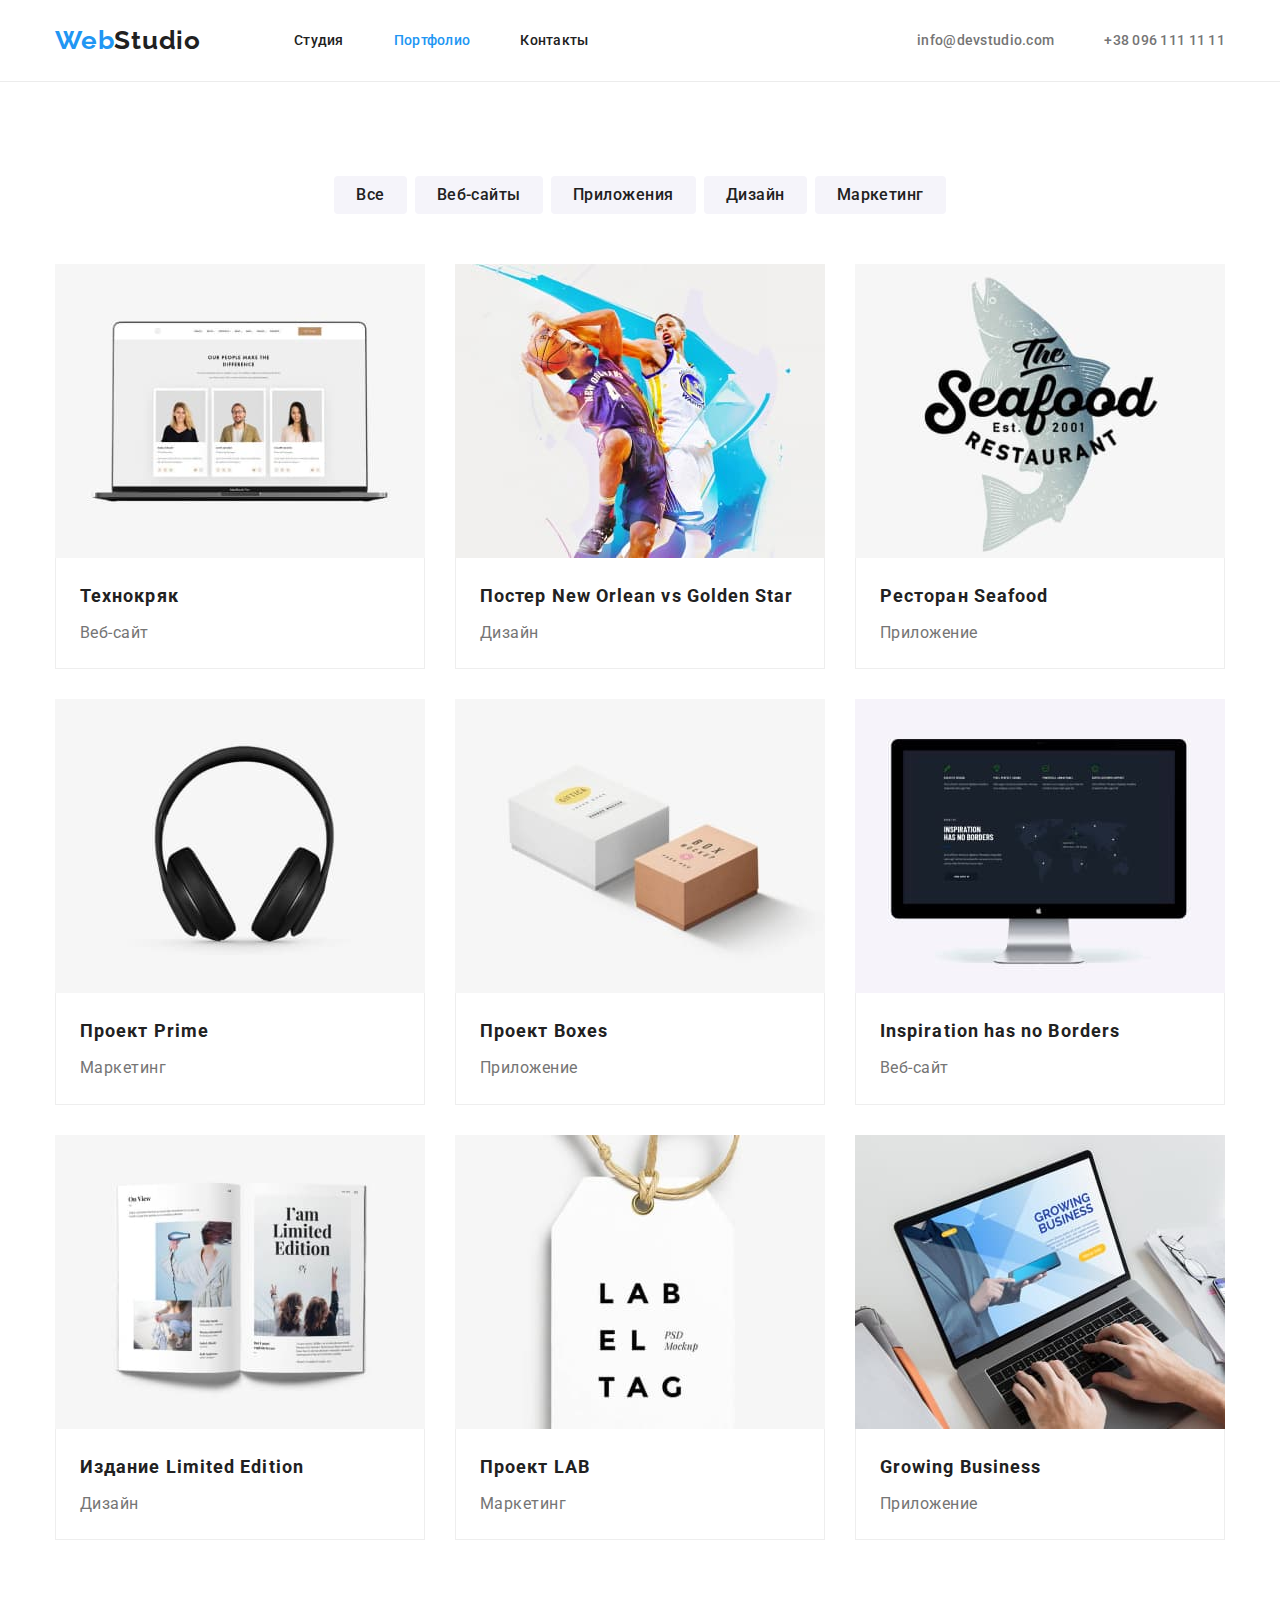
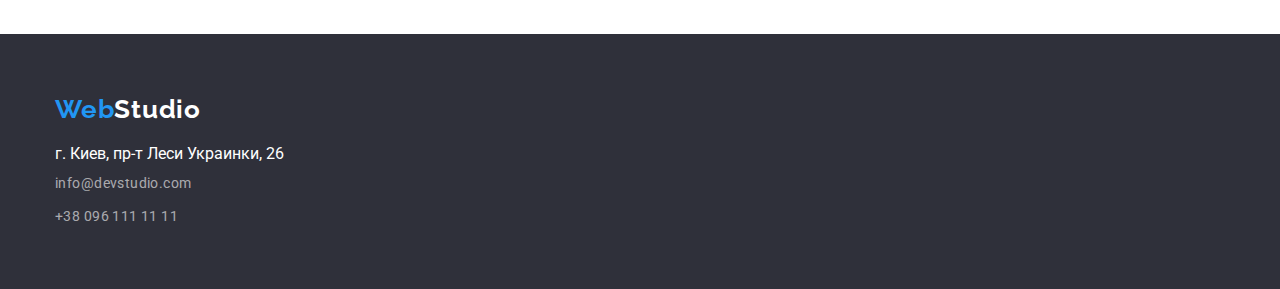
==== portfolio.html @ fdd8b95f "4 домашка" ====
<!DOCTYPE html>
<html lang="ru">
  <head>
    <meta charset="UTF-8" />
    <meta http-equiv="X-UA-Compatible" content="IE=edge" />
    <meta name="viewport" content="width=device-width, initial-scale=1.0" />
    <title>Портфолио</title>

    <link rel="preconnect" href="https://fonts.googleapis.com" />
    <link rel="preconnect" href="https://fonts.gstatic.com" crossorigin />
    <link
      href="https://fonts.googleapis.com/css2?family=Raleway:wght@700&family=Roboto:wght@400;500;700;900&display=swap"
      rel="stylesheet"
    />
    <link
      rel="stylesheet"
      href="https://cdnjs.cloudflare.com/ajax/libs/modern-normalize/1.1.0/modern-normalize.min.css"
    />
    <link rel="stylesheet" href="./css/styles.css" />
  </head>
  <body>
    <!-- header -->

    <header class="header-border">
      <div class="container container-header">
        <!-- логотип -->

        <a href="index.html" lang="en" class="logotype"
          >Web<span class="logotype-secondary">Studio</span></a
        >

        <!-- ссылки шапки -->

        <ul class="list list-header">
          <li class="list-pages"><a href="./index.html" class="link-header">Студия</a></li>
          <li class="list-pages">
            <a href="./portfolio.html" class="link-header active">Портфолио</a>
          </li>
          <li class="list-pages"><a href="" class="link-header">Контакты</a></li>
        </ul>

        <!-- контакты шапки -->

        <ul class="list header-items">
          <li class="list-pages">
            <a href="mailto:info@devstudio.com" lang="en" class="contacts-header accent"
              >info@devstudio.com</a
            >
          </li>
          <li class="list-pages">
            <a href="tel:+380961111111" class="contacts-header accent">+38 096 111 11 11</a>
          </li>
        </ul>
      </div>
    </header>

    <!-- main -->

    <main>
      <section class="section">
        <div class="container">
          <h1 class="visually-hidden">Кнопки фильтр</h1>

          <!-- кнопки -->

          <ul class="list buttons-potfolio">
            <li class="list-nav-buttons"><button type="button" class="nav-button">Все</button></li>
            <li class="list-nav-buttons">
              <button type="button" class="nav-button">Веб-сайты</button>
            </li>
            <li class="list-nav-buttons">
              <button type="button" class="nav-button">Приложения</button>
            </li>
            <li class="list-nav-buttons">
              <button type="button" class="nav-button">Дизайн</button>
            </li>
            <li class="list-nav-buttons">
              <button type="button" class="nav-button">Маркетинг</button>
            </li>
          </ul>

          <!-- картинки -->

          <ul class="list porfolio">
            <li class="image image-porfolio">
              <img src="./images/img.jpg" alt="ноутбук" width="370" height="294" />
              <div class="img-info-porfolio">
                <h2 class="image-header">Технокряк</h2>
                <p class="image-text">Веб-сайт</p>
              </div>
            </li>
            <li class="image image-porfolio">
              <img src="./images/img1.jpg" alt="игроки" width="370" height="294" />
              <div class="img-info-porfolio">
                <h2 lang="en" class="image-header">
                  Постер <span lang="en" class="image-header">New Orlean vs Golden Star</span>
                </h2>
                <p class="image-text">Дизайн</p>
              </div>
            </li>
            <li class="image image-porfolio">
              <img src="./images/img2.jpg" alt="логотип" width="370" height="294" />
              <div class="img-info-porfolio">
                <h2 class="image-header">
                  Ресторан <span lang="en" class="image-header">Seafood</span>
                </h2>
                <p class="image-text">Приложение</p>
              </div>
            </li>
            <li class="image image-porfolio">
              <img src="./images/img3.jpg" alt="наушники" width="370" height="294" />
              <div class="img-info-porfolio">
                <h2 class="image-header">Проект Prime</h2>
                <p class="image-text">Маркетинг</p>
              </div>
            </li>
            <li class="image image-porfolio">
              <img src="./images/img4.jpg" alt="коробки" width="370" height="294" />
              <div class="img-info-porfolio">
                <h2 class="image-header">
                  Проект <span lang="en" class="image-header">Boxes</span>
                </h2>
                <p class="image-text">Приложение</p>
              </div>
            </li>
            <li class="image image-porfolio">
              <img src="./images/img5.jpg" alt="монитор" width="370" height="294" />
              <div class="img-info-porfolio">
                <h2 lang="en" class="image-header">Inspiration has no Borders</h2>
                <p class="image-text">Веб-сайт</p>
              </div>
            </li>
            <li class="image image-porfolio">
              <img src="./images/img6.jpg" alt="книга" width="370" height="294" />
              <div class="img-info-porfolio">
                <h2 lang="en" class="image-header">Издание Limited Edition</h2>
                <p class="image-text">Дизайн</p>
              </div>
            </li>
            <li class="image image-porfolio">
              <img src="./images/img7.jpg" alt="эмблема" width="370" height="294" />
              <div class="img-info-porfolio">
                <h2 class="image-header">Проект <span lang="en">LAB</span></h2>
                <p class="image-text">Маркетинг</p>
              </div>
            </li>
            <li class="image image-porfolio">
              <img src="./images/img8.jpg" alt="печатает на ноутбуке" width="370" height="294" />
              <div class="img-info-porfolio">
                <h2 lang="en" class="image-header">Growing Business</h2>
                <p class="image-text">Приложение</p>
              </div>
            </li>
          </ul>
        </div>
      </section>
    </main>

    <!-- footer -->

    <footer class="footer">
      <div class="container">
        <a href="index.html" lang="en" class="logotype log-footer"
          >Web<span class="logotype-secondary footer">Studio</span></a
        >
        <address class="footer-address">
          <ul class="list">
            <li class="list-footer-info">
              <a
                href="https://goo.gl/maps/YywnYqMMY18rzYBH6"
                target="_blank"
                rel="noreferrer noopener"
                class="contacts-footer address"
                >г. Киев, пр-т Леси Украинки, 26</a
              >
            </li>
            <li class="list-footer-info">
              <a href="mailto:info@devstudio.com" lang="en" class="contacts-footer accent"
                >info@devstudio.com</a
              >
            </li>
            <li class="list-footer-info">
              <a href="tel:+380961111111" class="contacts-footer accent">+38 096 111 11 11</a>
            </li>
          </ul>
        </address>
      </div>
    </footer>
  </body>
</html>
---- css/styles.css ----
:root {
  --title-text-color: #212121;
  --primary-text-color: #757575;
  --text-color-blue: #2196f3;
  --text-color-button: #ffffff;
  --button-color: #f5f4fa;
}

h1,
h2,
h3,
h4,
h5,
h6,
p {
  margin-top: 0;
  margin-bottom: 0;
}

img {
  max-width: 100%;
  display: block;
  height: auto;
}

ul {
  margin-top: 0;
  margin-bottom: 0;
  padding-left: 0;
}

.list {
  list-style: none;
}

body {
  margin: 0;
  padding: 0;
  font-family: Roboto, sans-serif;
  background-color: var(--text-color-button);
  color: var(--title-text-color);
}

/* логтип */

.container {
  width: 1200px;
  padding: 0 15px;
  margin-left: auto;
  margin-right: auto;
}

.container.container-header {
  display: flex;
}

.container.img-container {
  margin-bottom: 94px;
}

.list.porfolio {
  display: flex;
  flex-wrap: wrap;
  gap: 30px;
}

.image-porfolio {
  flex-basis: calc((100% - 60px) / 3);
}

.header-border {
  border-bottom: 1px solid #ececec;
}

.logotype {
  color: var(--text-color-blue);
  font-family: 'Raleway';
  font-weight: 700;
  font-size: 26px;
  line-height: 1.2;
  letter-spacing: 0.03em;
  text-decoration: none;
  padding-top: 25px;
  padding-bottom: 25px;
  margin-right: 93px;
  display: block;
}

.logotype-secondary {
  color: var(--title-text-color);
}

.list-header {
  display: inline-block;
  display: flex;
  align-items: center;
}

.list-header .list-pages:not(:last-child) {
  margin-right: 50px;
}

/* ссылки шапки */

.link-header {
  color: var(--title-text-color);
  font-weight: 500;
  font-size: 14px;
  line-height: 1.1;
  letter-spacing: 0.02em;
  text-decoration: none;
  padding-top: 30px;
  padding-bottom: 30px;
}

.link-header.active {
  color: var(--text-color-blue);
}

.link-header:hover,
.link-header:focus {
  color: var(--text-color-blue);
}

/* контакты шапки */

.header-items {
  display: flex;
  align-items: center;
  margin-left: auto;
}

.header-items .list-pages:not(:last-child) {
  margin-right: 50px;
}

.contacts-header {
  color: var(--primary-text-color);
  text-decoration: none;
  font-weight: 500;
  font-size: 14px;
  line-height: 1.1;
  letter-spacing: 0.02em;
}

.contacts-header.accent:hover,
.contacts-header.accent:focus {
  color: var(--text-color-blue);
}

/* main */

.visually-hidden {
  position: absolute;
  white-space: nowrap;
  width: 1px;
  height: 1px;
  overflow: hidden;
  border: 0;
  padding: 0;
  clip: rect(0 0 0 0);
  clip-path: inset(50%);
  margin: -1px;
}

.section {
  padding: 94px 0;
}

.section-desissions {
  background-color: #2f303a;
  padding: 200px 0;
  text-align: center;
  margin-left: auto;
  margin-right: auto;
}

.section-desissions .container {
  display: flex;
  flex-direction: column;
  align-items: center;
}

.main-title {
  font-weight: 900;
  font-size: 44px;
  line-height: 1.3;
  letter-spacing: 0.06em;
  text-transform: uppercase;
  color: var(--text-color-button);
  margin-bottom: 30px;
}

.title-button {
  width: 200px;
  height: 50px;
  background-color: var(--text-color-blue);
  box-shadow: 0px 4px 4px rgba(0, 0, 0, 0.15);
  border-radius: 4px;
  border: none;
  font-family: inherit;
  font-weight: 700;
  font-size: 16px;
  line-height: 1.9;
  color: var(--text-color-button);
}

.title-button:hover,
.title-button:focus {
  background-color: #188ce8;
  cursor: pointer;
}

.differences-list {
  display: flex;
}

.differences-item {
  min-height: 101px;
  width: 1200px;
  margin: 94px auto;
  padding-left: 15px;
  padding-right: 15px;
}

.differences-block {
  min-width: 270px;
}

.differences-block:not(:last-child) {
  margin-right: 30px;
}

.differences {
  font-weight: 700;
  font-size: 14px;
  line-height: 1.1;
  letter-spacing: 0.03em;
  text-transform: uppercase;
  color: var(--title-text-color);
  margin-bottom: 10px;
}

.differences-text {
  font-size: 14px;
  line-height: 1.7;
  letter-spacing: 0.03em;
  color: var(--primary-text-color);
}

.section.works .container {
  display: flex;
  flex-direction: column;
  align-items: center;
}

.works {
  text-align: center;
  padding-top: 0;
}

.work-items {
  display: block;
}

.list-items:not(:last-child) {
  margin-right: 30px;
}

.works-img {
  display: flex;
}

.team-interests {
  font-weight: 700;
  font-size: 36px;
  line-height: 1.2;
  letter-spacing: 0.03em;
  color: var(--title-text-color);
  margin-bottom: 50px;
}

/* наша команда */

.list.team-cards {
  display: flex;
  justify-content: center;
}

.team-photo:not(:last-child) {
  margin-right: 30px;
}

.team-info {
  padding-top: 30px;
  padding-bottom: 30px;
}

/* кнопки */

.buttons-potfolio {
  display: flex;
  justify-content: center;
  margin-bottom: 50px;
}

.nav-button {
  background-color: var(--button-color);
  color: var(--title-text-color);
  cursor: pointer;
  font-weight: 500;
  font-size: 16px;
  line-height: 1.6;
  text-align: center;
  letter-spacing: 0.03em;
  border: 0;
  display: block;
  padding: 0;
  padding: 6px 22px;
  border-radius: 4px;
}

.buttons-potfolio .list-nav-buttons:not(:last-child) {
  margin-right: 8px;
}

.nav-button:hover {
  background-color: var(--text-color-blue);
  color: var(--text-color-button);
}

.nav-button:focus {
  background-color: var(--text-color-blue);
  color: var(--text-color-button);
}

.section-team .container {
  display: flex;
  flex-direction: column;
  align-items: center;
}

.section-team {
  background-color: var(--button-color);
}

.section-ourteam {
  text-align: center;
  width: 1200px;
  padding: 94px 15px;
  margin: 0 auto;
}

.team-photo {
  background: var(--text-color-button);
  box-shadow: 0px 1px 3px rgba(0, 0, 0, 0.12), 0px 1px 1px rgba(0, 0, 0, 0.14),
    0px 2px 1px rgba(0, 0, 0, 0.2);
  border-radius: 0px 0px 4px 4px;
  border: none;
}

.team-name {
  display: block;
  font-weight: 500;
  font-size: 16px;
  line-height: 1.2;
  text-align: center;
  letter-spacing: 0.03em;
  color: var(--title-text-color);
  margin-bottom: 10px;
}

.team-job {
  font-size: 16px;
  line-height: 1.2;
  text-align: center;
  letter-spacing: 0.03em;

  color: var(--primary-text-color);
}

/* картинки */

.image {
  box-sizing: border-box;
  background: var(--text-color-button);
}

.img-info-porfolio {
  padding: 20px 24px;
  border: 1px solid #eeeeee;
  border-top: none;
}

.image .image-header {
  color: var(--title-text-color);
  font-weight: 700;
  font-size: 18px;
  line-height: 2;
  letter-spacing: 0.06em;
  margin-bottom: 4px;
}

.image .image-text {
  color: var(--primary-text-color);
  font-size: 16px;
  line-height: 1.9;
  letter-spacing: 0.03em;
}

/* footer */

.log-footer {
  display: inline-block;
  padding: 0;
  margin: 0;
  margin-bottom: 20px;
}

.list .list-footer-info:not(:last-child) {
  margin-bottom: 9px;
}

.footer {
  background-color: #2f303a;
  padding: 60px 0;
}

.logotype-secondary.footer {
  color: var(--text-color-button);
}

.contacts-footer.address {
  color: var(--text-color-button);
}

.contacts-footer.accent {
  font-family: 'Roboto';
  font-size: 14px;
  line-height: 1.7;
  letter-spacing: 0.03em;
  color: rgba(255, 255, 255, 0.6);
}

.contacts-footer.accent:hover,
.contacts-footer.accent:focus {
  color: var(--text-color-blue);
}

.contacts-footer {
  text-decoration: none;
}

.footer-address {
  font-family: inherit;
  font-style: normal;
}
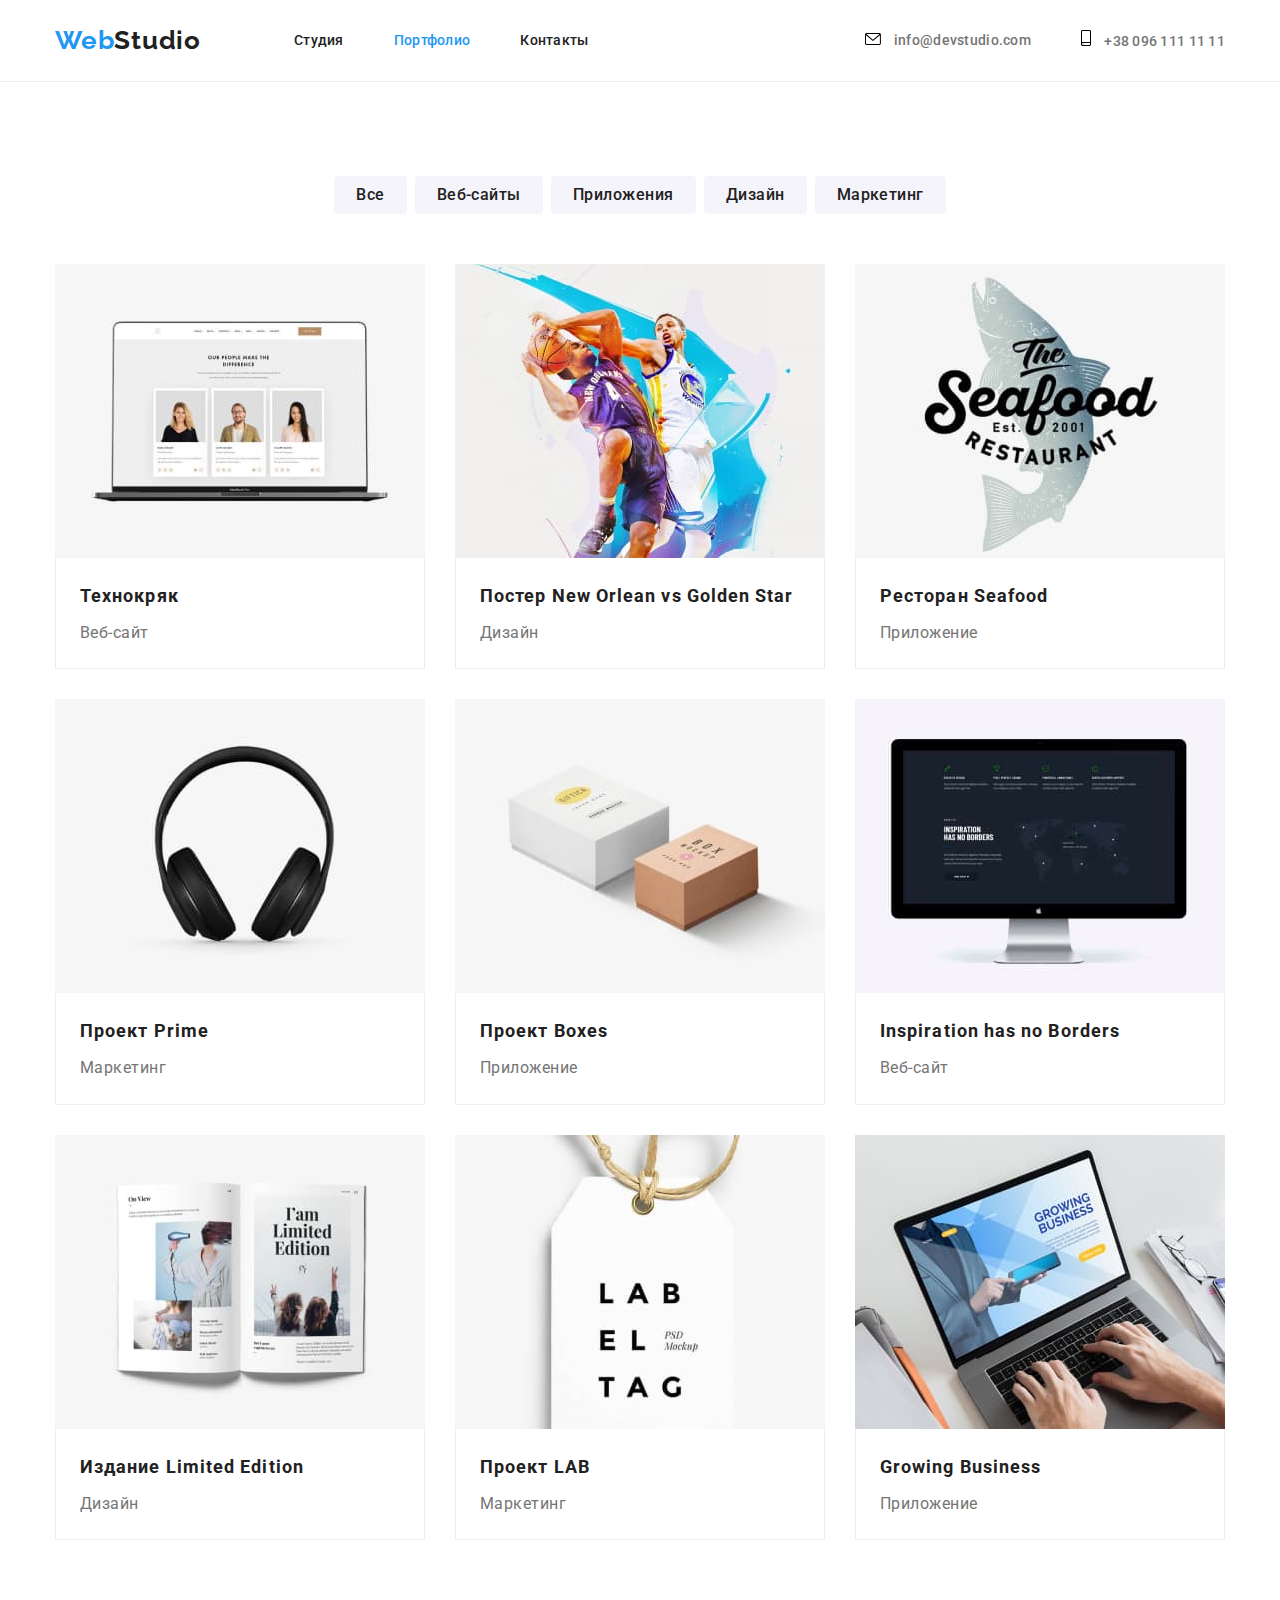
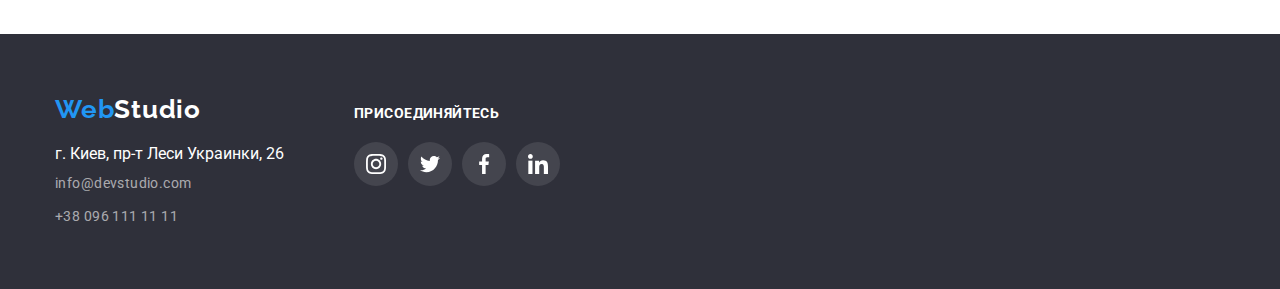
==== commit 3f6024d9: "сделал домашнее №4" ====
--- a/portfolio.html
+++ b/portfolio.html
@@ -1,190 +1,236 @@
 <!DOCTYPE html>
 <html lang="ru">
-  <head>
-    <meta charset="UTF-8" />
-    <meta http-equiv="X-UA-Compatible" content="IE=edge" />
-    <meta name="viewport" content="width=device-width, initial-scale=1.0" />
-    <title>Портфолио</title>
-
-    <link rel="preconnect" href="https://fonts.googleapis.com" />
-    <link rel="preconnect" href="https://fonts.gstatic.com" crossorigin />
-    <link
-      href="https://fonts.googleapis.com/css2?family=Raleway:wght@700&family=Roboto:wght@400;500;700;900&display=swap"
-      rel="stylesheet"
-    />
-    <link
-      rel="stylesheet"
-      href="https://cdnjs.cloudflare.com/ajax/libs/modern-normalize/1.1.0/modern-normalize.min.css"
-    />
-    <link rel="stylesheet" href="./css/styles.css" />
-  </head>
-  <body>
-    <!-- header -->
-
-    <header class="header-border">
-      <div class="container container-header">
-        <!-- логотип -->
-
-        <a href="index.html" lang="en" class="logotype"
-          >Web<span class="logotype-secondary">Studio</span></a
-        >
-
-        <!-- ссылки шапки -->
-
-        <ul class="list list-header">
-          <li class="list-pages"><a href="./index.html" class="link-header">Студия</a></li>
-          <li class="list-pages">
-            <a href="./portfolio.html" class="link-header active">Портфолио</a>
-          </li>
-          <li class="list-pages"><a href="" class="link-header">Контакты</a></li>
-        </ul>
-
-        <!-- контакты шапки -->
-
-        <ul class="list header-items">
-          <li class="list-pages">
-            <a href="mailto:info@devstudio.com" lang="en" class="contacts-header accent"
-              >info@devstudio.com</a
-            >
-          </li>
-          <li class="list-pages">
-            <a href="tel:+380961111111" class="contacts-header accent">+38 096 111 11 11</a>
-          </li>
-        </ul>
-      </div>
-    </header>
-
-    <!-- main -->
-
-    <main>
-      <section class="section">
-        <div class="container">
-          <h1 class="visually-hidden">Кнопки фильтр</h1>
-
-          <!-- кнопки -->
-
-          <ul class="list buttons-potfolio">
-            <li class="list-nav-buttons"><button type="button" class="nav-button">Все</button></li>
-            <li class="list-nav-buttons">
-              <button type="button" class="nav-button">Веб-сайты</button>
-            </li>
-            <li class="list-nav-buttons">
-              <button type="button" class="nav-button">Приложения</button>
-            </li>
-            <li class="list-nav-buttons">
-              <button type="button" class="nav-button">Дизайн</button>
-            </li>
-            <li class="list-nav-buttons">
-              <button type="button" class="nav-button">Маркетинг</button>
-            </li>
-          </ul>
-
-          <!-- картинки -->
-
-          <ul class="list porfolio">
-            <li class="image image-porfolio">
-              <img src="./images/img.jpg" alt="ноутбук" width="370" height="294" />
-              <div class="img-info-porfolio">
-                <h2 class="image-header">Технокряк</h2>
-                <p class="image-text">Веб-сайт</p>
-              </div>
-            </li>
-            <li class="image image-porfolio">
-              <img src="./images/img1.jpg" alt="игроки" width="370" height="294" />
-              <div class="img-info-porfolio">
-                <h2 lang="en" class="image-header">
-                  Постер <span lang="en" class="image-header">New Orlean vs Golden Star</span>
-                </h2>
-                <p class="image-text">Дизайн</p>
-              </div>
-            </li>
-            <li class="image image-porfolio">
-              <img src="./images/img2.jpg" alt="логотип" width="370" height="294" />
-              <div class="img-info-porfolio">
-                <h2 class="image-header">
-                  Ресторан <span lang="en" class="image-header">Seafood</span>
-                </h2>
-                <p class="image-text">Приложение</p>
-              </div>
-            </li>
-            <li class="image image-porfolio">
-              <img src="./images/img3.jpg" alt="наушники" width="370" height="294" />
-              <div class="img-info-porfolio">
-                <h2 class="image-header">Проект Prime</h2>
-                <p class="image-text">Маркетинг</p>
-              </div>
-            </li>
-            <li class="image image-porfolio">
-              <img src="./images/img4.jpg" alt="коробки" width="370" height="294" />
-              <div class="img-info-porfolio">
-                <h2 class="image-header">
-                  Проект <span lang="en" class="image-header">Boxes</span>
-                </h2>
-                <p class="image-text">Приложение</p>
-              </div>
-            </li>
-            <li class="image image-porfolio">
-              <img src="./images/img5.jpg" alt="монитор" width="370" height="294" />
-              <div class="img-info-porfolio">
-                <h2 lang="en" class="image-header">Inspiration has no Borders</h2>
-                <p class="image-text">Веб-сайт</p>
-              </div>
-            </li>
-            <li class="image image-porfolio">
-              <img src="./images/img6.jpg" alt="книга" width="370" height="294" />
-              <div class="img-info-porfolio">
-                <h2 lang="en" class="image-header">Издание Limited Edition</h2>
-                <p class="image-text">Дизайн</p>
-              </div>
-            </li>
-            <li class="image image-porfolio">
-              <img src="./images/img7.jpg" alt="эмблема" width="370" height="294" />
-              <div class="img-info-porfolio">
-                <h2 class="image-header">Проект <span lang="en">LAB</span></h2>
-                <p class="image-text">Маркетинг</p>
-              </div>
-            </li>
-            <li class="image image-porfolio">
-              <img src="./images/img8.jpg" alt="печатает на ноутбуке" width="370" height="294" />
-              <div class="img-info-porfolio">
-                <h2 lang="en" class="image-header">Growing Business</h2>
-                <p class="image-text">Приложение</p>
-              </div>
-            </li>
-          </ul>
-        </div>
-      </section>
-    </main>
-
-    <!-- footer -->
-
-    <footer class="footer">
-      <div class="container">
-        <a href="index.html" lang="en" class="logotype log-footer"
-          >Web<span class="logotype-secondary footer">Studio</span></a
-        >
-        <address class="footer-address">
-          <ul class="list">
-            <li class="list-footer-info">
-              <a
-                href="https://goo.gl/maps/YywnYqMMY18rzYBH6"
-                target="_blank"
-                rel="noreferrer noopener"
-                class="contacts-footer address"
-                >г. Киев, пр-т Леси Украинки, 26</a
-              >
-            </li>
-            <li class="list-footer-info">
-              <a href="mailto:info@devstudio.com" lang="en" class="contacts-footer accent"
-                >info@devstudio.com</a
-              >
-            </li>
-            <li class="list-footer-info">
-              <a href="tel:+380961111111" class="contacts-footer accent">+38 096 111 11 11</a>
-            </li>
-          </ul>
-        </address>
-      </div>
-    </footer>
-  </body>
+	<head>
+		<meta charset="UTF-8" />
+		<meta http-equiv="X-UA-Compatible" content="IE=edge" />
+		<meta name="viewport" content="width=device-width, initial-scale=1.0" />
+		<title>Портфолио</title>
+
+		<link rel="preconnect" href="https://fonts.googleapis.com" />
+		<link rel="preconnect" href="https://fonts.gstatic.com" crossorigin />
+		<link
+			href="https://fonts.googleapis.com/css2?family=Raleway:wght@700&family=Roboto:wght@400;500;700;900&display=swap"
+			rel="stylesheet"
+		/>
+		<link
+			rel="stylesheet"
+			href="https://cdnjs.cloudflare.com/ajax/libs/modern-normalize/1.1.0/modern-normalize.min.css"
+		/>
+		<link rel="stylesheet" href="./css/styles.css" />
+	</head>
+	<body>
+		<!-- ========================header======================== -->
+
+		<header class="header-border">
+			<div class="container container-header">
+				<!-- логотип -->
+
+				<a href="index.html" lang="en" class="logotype"
+					>Web<span class="logotype-secondary">Studio</span></a
+				>
+				<!-- ссылки шапки -->
+
+				<ul class="list list-header">
+					<li class="list-pages">
+						<a href="./index.html" class="link-header">Студия</a>
+					</li>
+					<li class="list-pages">
+						<a href="./portfolio.html" class="link-header active">Портфолио</a>
+					</li>
+					<li class="list-pages">
+						<a href="" class="link-header">Контакты</a>
+					</li>
+				</ul>
+
+				<!-- контакты шапки -->
+
+				<ul class="list header-items">
+					<li class="list-pages">
+						<a href="mailto:info@devstudio.com" lang="en" class="contacts-header accent">
+							<svg class="header-icons" width="16" height="12">
+								<use href="./images/icons.svg#icon-envelope"></use>
+							</svg>
+							info@devstudio.com
+						</a>
+					</li>
+					<li class="list-pages">
+						<a href="tel:+380961111111" class="contacts-header accent"
+							><svg class="header-icons" width="10" height="16">
+								<use href="./images/icons.svg#icon-smartphone"></use>
+							</svg>
+							+38 096 111 11 11
+						</a>
+					</li>
+				</ul>
+			</div>
+		</header>
+
+		<!-- main -->
+
+		<main>
+			<section class="section">
+				<div class="container">
+					<h1 class="visually-hidden">Кнопки фильтр</h1>
+
+					<!-- кнопки -->
+
+					<ul class="list buttons-potfolio">
+						<li class="list-nav-buttons"><button type="button" class="nav-button">Все</button></li>
+						<li class="list-nav-buttons">
+							<button type="button" class="nav-button">Веб-сайты</button>
+						</li>
+						<li class="list-nav-buttons">
+							<button type="button" class="nav-button">Приложения</button>
+						</li>
+						<li class="list-nav-buttons">
+							<button type="button" class="nav-button">Дизайн</button>
+						</li>
+						<li class="list-nav-buttons">
+							<button type="button" class="nav-button">Маркетинг</button>
+						</li>
+					</ul>
+
+					<!-- картинки -->
+
+					<ul class="list porfolio">
+						<li class="image image-porfolio">
+							<img src="./images/img.jpg" alt="ноутбук" width="370" height="294" />
+							<div class="img-info-porfolio">
+								<h2 class="image-header">Технокряк</h2>
+								<p class="image-text">Веб-сайт</p>
+							</div>
+						</li>
+						<li class="image image-porfolio">
+							<img src="./images/img1.jpg" alt="игроки" width="370" height="294" />
+							<div class="img-info-porfolio">
+								<h2 lang="en" class="image-header">
+									Постер <span lang="en" class="image-header">New Orlean vs Golden Star</span>
+								</h2>
+								<p class="image-text">Дизайн</p>
+							</div>
+						</li>
+						<li class="image image-porfolio">
+							<img src="./images/img2.jpg" alt="логотип" width="370" height="294" />
+							<div class="img-info-porfolio">
+								<h2 class="image-header">
+									Ресторан <span lang="en" class="image-header">Seafood</span>
+								</h2>
+								<p class="image-text">Приложение</p>
+							</div>
+						</li>
+						<li class="image image-porfolio">
+							<img src="./images/img3.jpg" alt="наушники" width="370" height="294" />
+							<div class="img-info-porfolio">
+								<h2 class="image-header">Проект Prime</h2>
+								<p class="image-text">Маркетинг</p>
+							</div>
+						</li>
+						<li class="image image-porfolio">
+							<img src="./images/img4.jpg" alt="коробки" width="370" height="294" />
+							<div class="img-info-porfolio">
+								<h2 class="image-header">
+									Проект <span lang="en" class="image-header">Boxes</span>
+								</h2>
+								<p class="image-text">Приложение</p>
+							</div>
+						</li>
+						<li class="image image-porfolio">
+							<img src="./images/img5.jpg" alt="монитор" width="370" height="294" />
+							<div class="img-info-porfolio">
+								<h2 lang="en" class="image-header">Inspiration has no Borders</h2>
+								<p class="image-text">Веб-сайт</p>
+							</div>
+						</li>
+						<li class="image image-porfolio">
+							<img src="./images/img6.jpg" alt="книга" width="370" height="294" />
+							<div class="img-info-porfolio">
+								<h2 lang="en" class="image-header">Издание Limited Edition</h2>
+								<p class="image-text">Дизайн</p>
+							</div>
+						</li>
+						<li class="image image-porfolio">
+							<img src="./images/img7.jpg" alt="эмблема" width="370" height="294" />
+							<div class="img-info-porfolio">
+								<h2 class="image-header">Проект <span lang="en">LAB</span></h2>
+								<p class="image-text">Маркетинг</p>
+							</div>
+						</li>
+						<li class="image image-porfolio">
+							<img src="./images/img8.jpg" alt="печатает на ноутбуке" width="370" height="294" />
+							<div class="img-info-porfolio">
+								<h2 lang="en" class="image-header">Growing Business</h2>
+								<p class="image-text">Приложение</p>
+							</div>
+						</li>
+					</ul>
+				</div>
+			</section>
+		</main>
+
+		<!-- footer -->
+
+		<footer class="footer">
+			<div class="container container-footer">
+				<div class="footer-main-contacts">
+					<a href="index.html" lang="en" class="logotype log-footer"
+						>Web<span class="logotype-secondary footer">Studio</span></a
+					>
+					<address class="footer-address">
+						<ul class="list">
+							<li class="list-footer-info">
+								<a
+									href="https://goo.gl/maps/YywnYqMMY18rzYBH6"
+									target="_blank"
+									rel="noreferrer noopener"
+									class="contacts-footer address"
+									>г. Киев, пр-т Леси Украинки, 26</a
+								>
+							</li>
+							<li class="list-footer-info">
+								<a href="mailto:info@devstudio.com" lang="en" class="contacts-footer accent"
+									>info@devstudio.com</a
+								>
+							</li>
+							<li class="list-footer-info">
+								<a href="tel:+380961111111" class="contacts-footer accent">+38 096 111 11 11</a>
+							</li>
+						</ul>
+					</address>
+				</div>
+				<div class="footer-links">
+					<h2 class="footer-links-title">присоединяйтесь</h2>
+					<ul class="list footer-links-list">
+						<li class="footer-links-item">
+							<a class="footer-links-link" href="">
+								<svg class="footer-links-icon" width="20" height="20">
+									<use href="./images/icons.svg#icon-instagram"></use>
+								</svg>
+							</a>
+						</li>
+						<li class="footer-links-item">
+							<a class="footer-links-link" href="">
+								<svg class="footer-links-icon" width="20" height="20">
+									<use href="./images/icons.svg#icon-twitter"></use>
+								</svg>
+							</a>
+						</li>
+						<li class="footer-links-item">
+							<a class="footer-links-link" href="">
+								<svg class="footer-links-icon" width="20" height="20">
+									<use href="./images/icons.svg#icon-facebook"></use>
+								</svg>
+							</a>
+						</li>
+						<li class="footer-links-item">
+							<a class="footer-links-link" href="">
+								<svg class="footer-links-icon" width="20" height="20">
+									<use href="./images/icons.svg#icon-linkedin"></use>
+								</svg>
+							</a>
+						</li>
+					</ul>
+				</div>
+			</div>
+		</footer>
+	</body>
 </html>
--- a/css/styles.css
+++ b/css/styles.css
@@ -1,9 +1,9 @@
 :root {
-  --title-text-color: #212121;
-  --primary-text-color: #757575;
-  --text-color-blue: #2196f3;
-  --text-color-button: #ffffff;
-  --button-color: #f5f4fa;
+	--title-text-color: #212121;
+	--primary-text-color: #757575;
+	--text-color-blue: #2196f3;
+	--text-color-button: #ffffff;
+	--button-color: #f5f4fa;
 }
 
 h1,
@@ -13,445 +13,610 @@
 h5,
 h6,
 p {
-  margin-top: 0;
-  margin-bottom: 0;
+	margin-top: 0;
+	margin-bottom: 0;
 }
 
 img {
-  max-width: 100%;
-  display: block;
-  height: auto;
+	max-width: 100%;
+	display: block;
+	height: auto;
 }
 
 ul {
-  margin-top: 0;
-  margin-bottom: 0;
-  padding-left: 0;
+	margin-top: 0;
+	margin-bottom: 0;
+	padding-left: 0;
 }
 
 .list {
-  list-style: none;
+	list-style: none;
 }
 
 body {
-  margin: 0;
-  padding: 0;
-  font-family: Roboto, sans-serif;
-  background-color: var(--text-color-button);
-  color: var(--title-text-color);
+	margin: 0;
+	padding: 0;
+	font-family: Roboto, sans-serif;
+	background-color: var(--text-color-button);
+	color: var(--title-text-color);
+}
+
+/* overlay */
+.overlay {
+	background-repeat: no-repeat;
+	max-width: 1600px;
+	margin-left: auto;
+	margin-right: auto;
+	background-image: linear-gradient(to right, rgba(47, 48, 58, 0.4), rgba(47, 48, 58, 0.4)),
+		url(../images/Img:overlay.jpg);
 }
 
 /* логтип */
 
 .container {
-  width: 1200px;
-  padding: 0 15px;
-  margin-left: auto;
-  margin-right: auto;
-}
-
-.container.container-header {
-  display: flex;
+	width: 1200px;
+	padding: 0 15px;
+	margin-left: auto;
+	margin-right: auto;
+}
+
+.container-header {
+	display: flex;
 }
 
 .container.img-container {
-  margin-bottom: 94px;
+	margin-bottom: 94px;
 }
 
 .list.porfolio {
-  display: flex;
-  flex-wrap: wrap;
-  gap: 30px;
+	display: flex;
+	flex-wrap: wrap;
+	gap: 30px;
 }
 
 .image-porfolio {
-  flex-basis: calc((100% - 60px) / 3);
+	flex-basis: calc((100% - 60px) / 3);
+}
+
+.image-porfolio:hover,
+.image-porfolio:focus {
+	border: 1px solid #eeeeee;
+	box-shadow: 0px 1px 1px rgba(0, 0, 0, 0.12), 0px 4px 4px rgba(0, 0, 0, 0.06),
+		1px 4px 6px rgba(0, 0, 0, 0.16);
+	cursor: pointer;
 }
 
 .header-border {
-  border-bottom: 1px solid #ececec;
+	border-bottom: 1px solid #ececec;
 }
 
 .logotype {
-  color: var(--text-color-blue);
-  font-family: 'Raleway';
-  font-weight: 700;
-  font-size: 26px;
-  line-height: 1.2;
-  letter-spacing: 0.03em;
-  text-decoration: none;
-  padding-top: 25px;
-  padding-bottom: 25px;
-  margin-right: 93px;
-  display: block;
+	color: var(--text-color-blue);
+	font-family: "Raleway";
+	font-weight: 700;
+	font-size: 26px;
+	line-height: 1.2;
+	letter-spacing: 0.03em;
+	text-decoration: none;
+	padding-top: 25px;
+	padding-bottom: 25px;
+	margin-right: 93px;
+	display: block;
 }
 
 .logotype-secondary {
-  color: var(--title-text-color);
+	color: var(--title-text-color);
 }
 
 .list-header {
-  display: inline-block;
-  display: flex;
-  align-items: center;
+	display: inline-block;
+	display: flex;
+	align-items: center;
 }
 
 .list-header .list-pages:not(:last-child) {
-  margin-right: 50px;
+	margin-right: 50px;
 }
 
 /* ссылки шапки */
 
 .link-header {
-  color: var(--title-text-color);
-  font-weight: 500;
-  font-size: 14px;
-  line-height: 1.1;
-  letter-spacing: 0.02em;
-  text-decoration: none;
-  padding-top: 30px;
-  padding-bottom: 30px;
+	color: var(--title-text-color);
+	font-weight: 500;
+	font-size: 14px;
+	line-height: 1.1;
+	letter-spacing: 0.02em;
+	text-decoration: none;
+	padding-top: 30px;
+	padding-bottom: 30px;
 }
 
 .link-header.active {
-  color: var(--text-color-blue);
+	color: var(--text-color-blue);
 }
 
 .link-header:hover,
 .link-header:focus {
-  color: var(--text-color-blue);
+	color: var(--text-color-blue);
 }
 
 /* контакты шапки */
 
 .header-items {
-  display: flex;
-  align-items: center;
-  margin-left: auto;
+	display: flex;
+	align-items: center;
+	margin-left: auto;
 }
 
 .header-items .list-pages:not(:last-child) {
-  margin-right: 50px;
+	margin-right: 50px;
 }
 
 .contacts-header {
-  color: var(--primary-text-color);
-  text-decoration: none;
-  font-weight: 500;
-  font-size: 14px;
-  line-height: 1.1;
-  letter-spacing: 0.02em;
+	color: var(--primary-text-color);
+	text-decoration: none;
+	font-weight: 500;
+	font-size: 14px;
+	line-height: 1.1;
+	letter-spacing: 0.02em;
 }
 
 .contacts-header.accent:hover,
 .contacts-header.accent:focus {
-  color: var(--text-color-blue);
+	color: var(--text-color-blue);
+}
+
+.header-icons {
+	margin-right: 10px;
+	cursor: pointer;
+}
+
+.header-icons:hover,
+.header-icons:focus {
+	fill: currentColor;
+}
+
+.contacts-header:hover,
+.contacts-header:focus {
+	fill: currentColor;
 }
 
 /* main */
 
 .visually-hidden {
-  position: absolute;
-  white-space: nowrap;
-  width: 1px;
-  height: 1px;
-  overflow: hidden;
-  border: 0;
-  padding: 0;
-  clip: rect(0 0 0 0);
-  clip-path: inset(50%);
-  margin: -1px;
+	position: absolute;
+	white-space: nowrap;
+	width: 1px;
+	height: 1px;
+	overflow: hidden;
+	border: 0;
+	padding: 0;
+	clip: rect(0 0 0 0);
+	clip-path: inset(50%);
+	margin: -1px;
 }
 
 .section {
-  padding: 94px 0;
+	padding: 94px 0;
 }
 
 .section-desissions {
-  background-color: #2f303a;
-  padding: 200px 0;
-  text-align: center;
-  margin-left: auto;
-  margin-right: auto;
+	background-color: #2f303a;
+	padding: 200px 0;
+	text-align: center;
+	margin-left: auto;
+	margin-right: auto;
 }
 
 .section-desissions .container {
-  display: flex;
-  flex-direction: column;
-  align-items: center;
+	display: flex;
+	flex-direction: column;
+	align-items: center;
 }
 
 .main-title {
-  font-weight: 900;
-  font-size: 44px;
-  line-height: 1.3;
-  letter-spacing: 0.06em;
-  text-transform: uppercase;
-  color: var(--text-color-button);
-  margin-bottom: 30px;
+	font-weight: 900;
+	font-size: 44px;
+	line-height: 1.3;
+	letter-spacing: 0.06em;
+	text-transform: uppercase;
+	color: var(--text-color-button);
+	margin-bottom: 30px;
 }
 
 .title-button {
-  width: 200px;
-  height: 50px;
-  background-color: var(--text-color-blue);
-  box-shadow: 0px 4px 4px rgba(0, 0, 0, 0.15);
-  border-radius: 4px;
-  border: none;
-  font-family: inherit;
-  font-weight: 700;
-  font-size: 16px;
-  line-height: 1.9;
-  color: var(--text-color-button);
+	width: 200px;
+	height: 50px;
+	background-color: var(--text-color-blue);
+	box-shadow: 0px 4px 4px rgba(0, 0, 0, 0.15);
+	border-radius: 4px;
+	border: none;
+	font-family: inherit;
+	font-weight: 700;
+	font-size: 16px;
+	line-height: 1.9;
+	color: var(--text-color-button);
 }
 
 .title-button:hover,
 .title-button:focus {
-  background-color: #188ce8;
-  cursor: pointer;
+	background-color: #188ce8;
+	cursor: pointer;
 }
 
 .differences-list {
-  display: flex;
+	display: flex;
 }
 
 .differences-item {
-  min-height: 101px;
-  width: 1200px;
-  margin: 94px auto;
-  padding-left: 15px;
-  padding-right: 15px;
+	min-height: 101px;
+	width: 1200px;
+	margin: 94px auto;
+	padding-left: 15px;
+	padding-right: 15px;
 }
 
 .differences-block {
-  min-width: 270px;
+	min-width: 270px;
 }
 
 .differences-block:not(:last-child) {
-  margin-right: 30px;
+	margin-right: 30px;
+}
+
+.differences-icon-block {
+	width: 270px;
+	height: 120px;
+	background-color: #f5f4fa;
+	border-radius: 4px;
+	display: flex;
+	justify-content: center;
+	align-items: center;
+	margin-bottom: 30px;
 }
 
 .differences {
-  font-weight: 700;
-  font-size: 14px;
-  line-height: 1.1;
-  letter-spacing: 0.03em;
-  text-transform: uppercase;
-  color: var(--title-text-color);
-  margin-bottom: 10px;
+	font-weight: 700;
+	font-size: 14px;
+	line-height: 1.1;
+	letter-spacing: 0.03em;
+	text-transform: uppercase;
+	color: var(--title-text-color);
+	margin-bottom: 10px;
 }
 
 .differences-text {
-  font-size: 14px;
-  line-height: 1.7;
-  letter-spacing: 0.03em;
-  color: var(--primary-text-color);
+	font-size: 14px;
+	line-height: 1.7;
+	letter-spacing: 0.03em;
+	color: var(--primary-text-color);
 }
 
 .section.works .container {
-  display: flex;
-  flex-direction: column;
-  align-items: center;
+	display: flex;
+	flex-direction: column;
+	align-items: center;
 }
 
 .works {
-  text-align: center;
-  padding-top: 0;
+	text-align: center;
+	padding-top: 0;
 }
 
 .work-items {
-  display: block;
+	display: block;
 }
 
 .list-items:not(:last-child) {
-  margin-right: 30px;
+	margin-right: 30px;
 }
 
 .works-img {
-  display: flex;
+	display: flex;
 }
 
 .team-interests {
-  font-weight: 700;
-  font-size: 36px;
-  line-height: 1.2;
-  letter-spacing: 0.03em;
-  color: var(--title-text-color);
-  margin-bottom: 50px;
+	font-weight: 700;
+	font-size: 36px;
+	line-height: 1.2;
+	letter-spacing: 0.03em;
+	color: var(--title-text-color);
+	margin-bottom: 50px;
 }
 
 /* наша команда */
 
-.list.team-cards {
-  display: flex;
-  justify-content: center;
+.team-cards {
+	display: flex;
+	justify-content: center;
 }
 
 .team-photo:not(:last-child) {
-  margin-right: 30px;
+	margin-right: 30px;
 }
 
 .team-info {
-  padding-top: 30px;
-  padding-bottom: 30px;
+	padding-top: 30px;
+	padding-bottom: 30px;
 }
 
 /* кнопки */
 
 .buttons-potfolio {
-  display: flex;
-  justify-content: center;
-  margin-bottom: 50px;
+	display: flex;
+	justify-content: center;
+	margin-bottom: 50px;
 }
 
 .nav-button {
-  background-color: var(--button-color);
-  color: var(--title-text-color);
-  cursor: pointer;
-  font-weight: 500;
-  font-size: 16px;
-  line-height: 1.6;
-  text-align: center;
-  letter-spacing: 0.03em;
-  border: 0;
-  display: block;
-  padding: 0;
-  padding: 6px 22px;
-  border-radius: 4px;
+	background-color: var(--button-color);
+	color: var(--title-text-color);
+	cursor: pointer;
+	font-weight: 500;
+	font-size: 16px;
+	line-height: 1.6;
+	text-align: center;
+	letter-spacing: 0.03em;
+	border: 0;
+	display: block;
+	padding: 0;
+	padding: 6px 22px;
+	border-radius: 4px;
+}
+
+.nav-button:hover,
+.nav-button:focus {
+	background-color: var(--text-color-blue);
+	color: var(--text-color-button);
+	box-shadow: 0px 3px 1px rgba(0, 0, 0, 0.1), 0px 1px 2px rgba(0, 0, 0, 0.08),
+		0px 2px 2px rgba(0, 0, 0, 0.12);
+	border-radius: 4px;
 }
 
 .buttons-potfolio .list-nav-buttons:not(:last-child) {
-  margin-right: 8px;
-}
-
-.nav-button:hover {
-  background-color: var(--text-color-blue);
-  color: var(--text-color-button);
-}
-
-.nav-button:focus {
-  background-color: var(--text-color-blue);
-  color: var(--text-color-button);
+	margin-right: 8px;
 }
 
 .section-team .container {
-  display: flex;
-  flex-direction: column;
-  align-items: center;
+	display: flex;
+	flex-direction: column;
+	align-items: center;
 }
 
 .section-team {
-  background-color: var(--button-color);
+	background-color: var(--button-color);
 }
 
 .section-ourteam {
-  text-align: center;
-  width: 1200px;
-  padding: 94px 15px;
-  margin: 0 auto;
+	text-align: center;
+	width: 1200px;
+	padding: 94px 15px;
+	margin: 0 auto;
 }
 
 .team-photo {
-  background: var(--text-color-button);
-  box-shadow: 0px 1px 3px rgba(0, 0, 0, 0.12), 0px 1px 1px rgba(0, 0, 0, 0.14),
-    0px 2px 1px rgba(0, 0, 0, 0.2);
-  border-radius: 0px 0px 4px 4px;
-  border: none;
+	background: var(--text-color-button);
+	box-shadow: 0px 1px 3px rgba(0, 0, 0, 0.12), 0px 1px 1px rgba(0, 0, 0, 0.14),
+		0px 2px 1px rgba(0, 0, 0, 0.2);
+	border-radius: 0px 0px 4px 4px;
+	border: none;
 }
 
 .team-name {
-  display: block;
-  font-weight: 500;
-  font-size: 16px;
-  line-height: 1.2;
-  text-align: center;
-  letter-spacing: 0.03em;
-  color: var(--title-text-color);
-  margin-bottom: 10px;
+	display: block;
+	font-weight: 500;
+	font-size: 16px;
+	line-height: 1.2;
+	text-align: center;
+	letter-spacing: 0.03em;
+	color: var(--title-text-color);
+	margin-bottom: 10px;
 }
 
 .team-job {
-  font-size: 16px;
-  line-height: 1.2;
-  text-align: center;
-  letter-spacing: 0.03em;
-
-  color: var(--primary-text-color);
+	font-size: 16px;
+	line-height: 1.2;
+	text-align: center;
+	letter-spacing: 0.03em;
+	color: var(--primary-text-color);
+	margin-bottom: 16px;
+}
+
+.team-social-list {
+	display: flex;
+	justify-content: center;
+	gap: 10px;
+}
+
+.team-social-link {
+	display: flex;
+	justify-content: center;
+	align-items: center;
+	width: 44px;
+	height: 44px;
+	border-radius: 50%;
+	background-color: var(--text-color-button);
+}
+
+.team-social-icon {
+	fill: #afb1b8;
+}
+
+.team-social-link:hover,
+.team-social-link:focus {
+	background-color: var(--text-color-blue);
+}
+
+.team-social-link:hover .team-social-icon,
+.team-social-link:focus .team-social-icon {
+	fill: var(--text-color-button);
 }
 
 /* картинки */
 
 .image {
-  box-sizing: border-box;
-  background: var(--text-color-button);
+	box-sizing: border-box;
+	background: var(--text-color-button);
 }
 
 .img-info-porfolio {
-  padding: 20px 24px;
-  border: 1px solid #eeeeee;
-  border-top: none;
+	padding: 20px 24px;
+	border: 1px solid #eeeeee;
+	border-top: none;
 }
 
 .image .image-header {
-  color: var(--title-text-color);
-  font-weight: 700;
-  font-size: 18px;
-  line-height: 2;
-  letter-spacing: 0.06em;
-  margin-bottom: 4px;
+	color: var(--title-text-color);
+	font-weight: 700;
+	font-size: 18px;
+	line-height: 2;
+	letter-spacing: 0.06em;
+	margin-bottom: 4px;
 }
 
 .image .image-text {
-  color: var(--primary-text-color);
-  font-size: 16px;
-  line-height: 1.9;
-  letter-spacing: 0.03em;
+	color: var(--primary-text-color);
+	font-size: 16px;
+	line-height: 1.9;
+	letter-spacing: 0.03em;
+}
+
+/* клиенты */
+
+.clients-title {
+	font-weight: 700;
+	font-size: 36px;
+	line-height: 1.16;
+	text-align: center;
+	letter-spacing: 0.03em;
+	color: #212121;
+	margin-bottom: 50px;
+}
+
+.clients-logo-list {
+	display: flex;
+	justify-content: center;
+	gap: 30px;
+}
+
+.clients-logo-item {
+}
+
+.clients-logo-link {
+	display: flex;
+	justify-content: center;
+	align-items: center;
+	width: 170px;
+	height: 92px;
+	border: solid 1px #afb1b8;
+	border-radius: 4px;
+}
+
+.clients-logo-link {
+	fill: #afb1b8;
+}
+
+.clients-logo-link:hover,
+.clients-logo-link:focus {
+	fill: var(--text-color-blue);
+	border: solid 1px var(--text-color-blue);
 }
 
 /* footer */
 
+.container-footer {
+	display: flex;
+	align-items: baseline;
+}
+
+.footer-main-contacts {
+	margin-right: 70px;
+}
+
 .log-footer {
-  display: inline-block;
-  padding: 0;
-  margin: 0;
-  margin-bottom: 20px;
+	display: inline-block;
+	padding: 0;
+	margin: 0;
+	margin-bottom: 20px;
 }
 
 .list .list-footer-info:not(:last-child) {
-  margin-bottom: 9px;
+	margin-bottom: 9px;
 }
 
 .footer {
-  background-color: #2f303a;
-  padding: 60px 0;
+	background-color: #2f303a;
+	padding: 60px 0;
 }
 
 .logotype-secondary.footer {
-  color: var(--text-color-button);
+	color: var(--text-color-button);
 }
 
 .contacts-footer.address {
-  color: var(--text-color-button);
+	color: var(--text-color-button);
 }
 
 .contacts-footer.accent {
-  font-family: 'Roboto';
-  font-size: 14px;
-  line-height: 1.7;
-  letter-spacing: 0.03em;
-  color: rgba(255, 255, 255, 0.6);
+	font-family: "Roboto";
+	font-size: 14px;
+	line-height: 1.7;
+	letter-spacing: 0.03em;
+	color: rgba(255, 255, 255, 0.6);
 }
 
 .contacts-footer.accent:hover,
 .contacts-footer.accent:focus {
-  color: var(--text-color-blue);
+	color: var(--text-color-blue);
 }
 
 .contacts-footer {
-  text-decoration: none;
+	text-decoration: none;
 }
 
 .footer-address {
-  font-family: inherit;
-  font-style: normal;
-}
+	font-family: inherit;
+	font-style: normal;
+}
+
+.footer-links {
+}
+
+.footer-links-title {
+	font-weight: 700;
+	font-size: 14px;
+	line-height: 1.14;
+	letter-spacing: 0.03em;
+	text-transform: uppercase;
+	display: inline-block;
+	color: var(--text-color-button);
+	margin-bottom: 20px;
+}
+
+.footer-links-list {
+	display: flex;
+	justify-content: flex-start;
+	gap: 10px;
+}
+
+.footer-links-item {
+}
+
+.footer-links-link {
+	display: flex;
+	justify-content: center;
+	align-items: center;
+	width: 44px;
+	height: 44px;
+	border-radius: 50%;
+	background: rgba(255, 255, 255, 0.1);
+}
+
+.footer-links-icon {
+	fill: var(--text-color-button);
+}
+
+.footer-links-link:hover,
+.footer-links-link:focus {
+	background-color: var(--text-color-blue);
+}
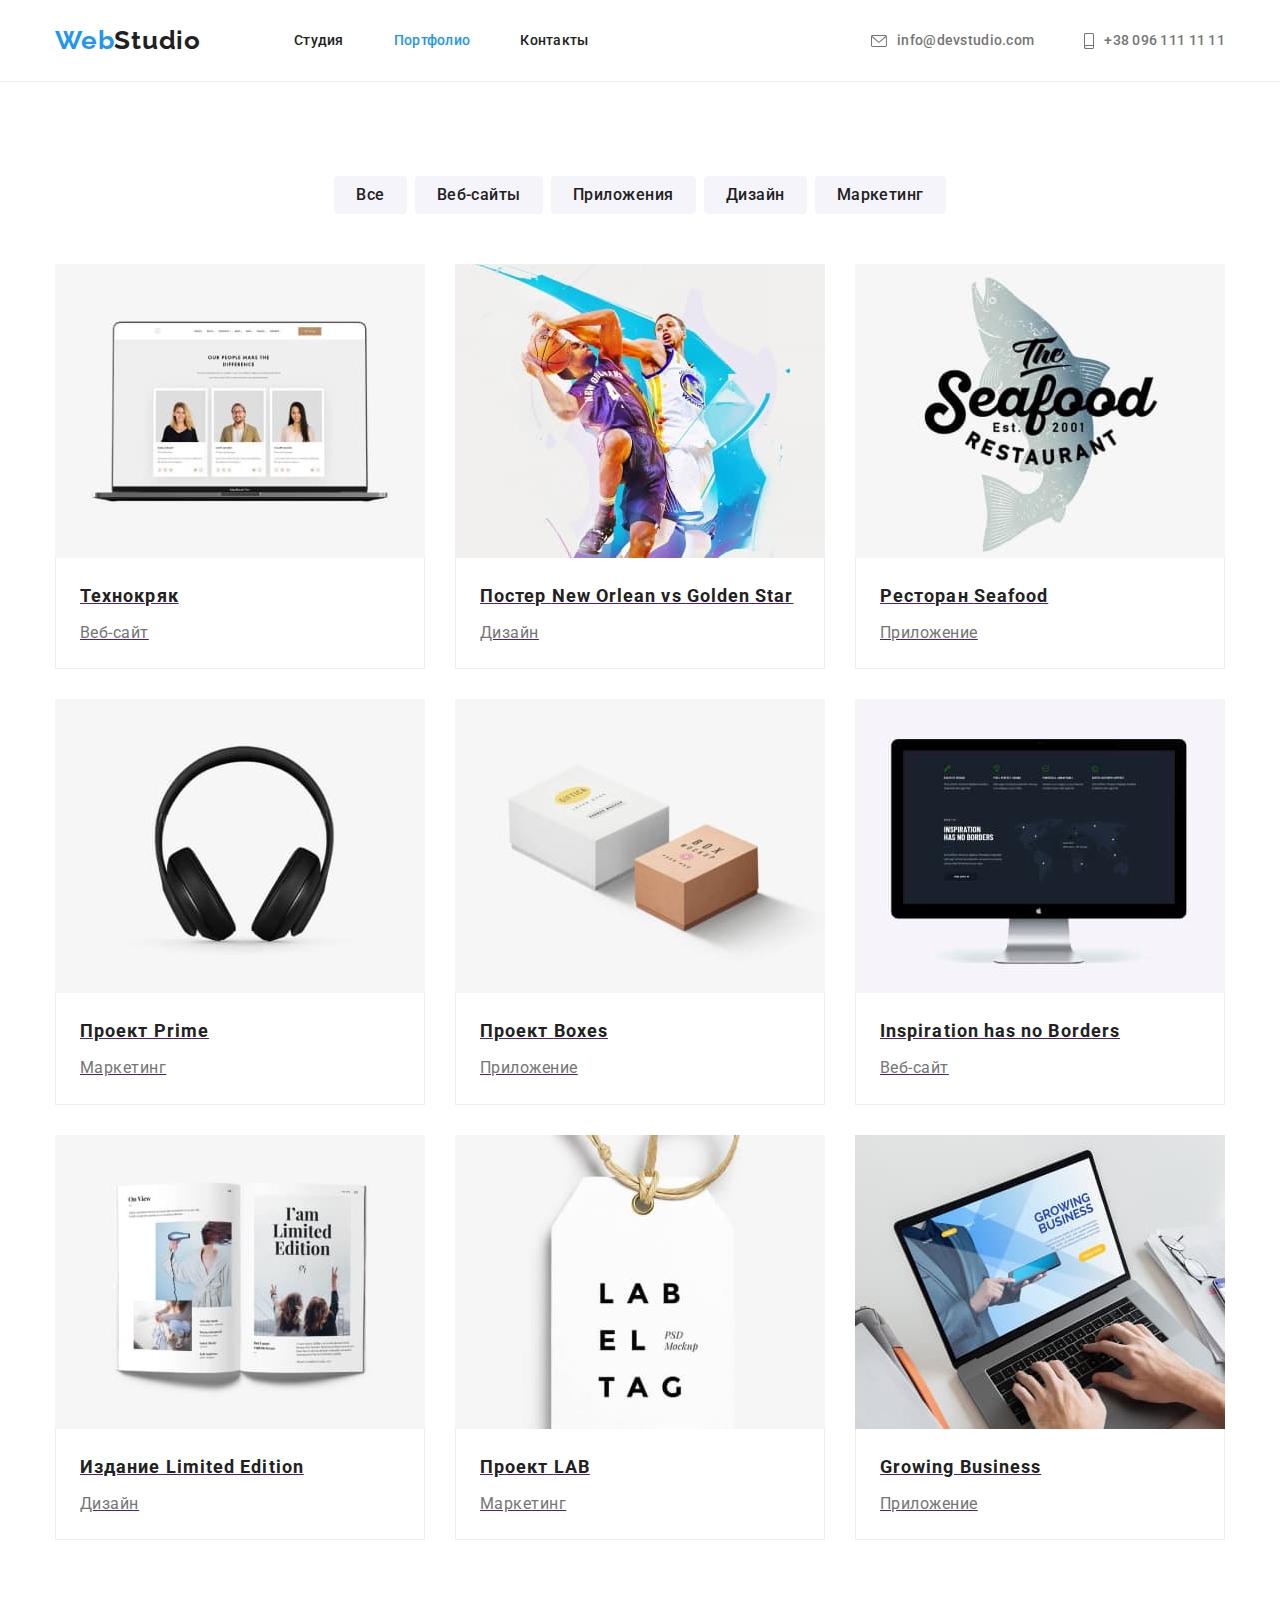
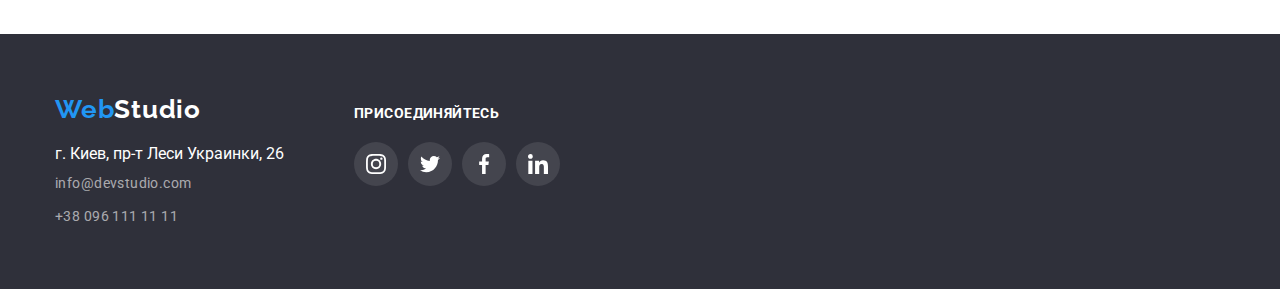
==== commit 8fa810f7: "исправил дз4" ====
--- a/portfolio.html
+++ b/portfolio.html
@@ -94,73 +94,91 @@
 
 					<ul class="list porfolio">
 						<li class="image image-porfolio">
-							<img src="./images/img.jpg" alt="ноутбук" width="370" height="294" />
-							<div class="img-info-porfolio">
-								<h2 class="image-header">Технокряк</h2>
-								<p class="image-text">Веб-сайт</p>
-							</div>
-						</li>
-						<li class="image image-porfolio">
-							<img src="./images/img1.jpg" alt="игроки" width="370" height="294" />
-							<div class="img-info-porfolio">
-								<h2 lang="en" class="image-header">
-									Постер <span lang="en" class="image-header">New Orlean vs Golden Star</span>
-								</h2>
-								<p class="image-text">Дизайн</p>
-							</div>
-						</li>
-						<li class="image image-porfolio">
-							<img src="./images/img2.jpg" alt="логотип" width="370" height="294" />
-							<div class="img-info-porfolio">
-								<h2 class="image-header">
-									Ресторан <span lang="en" class="image-header">Seafood</span>
-								</h2>
-								<p class="image-text">Приложение</p>
-							</div>
-						</li>
-						<li class="image image-porfolio">
-							<img src="./images/img3.jpg" alt="наушники" width="370" height="294" />
-							<div class="img-info-porfolio">
-								<h2 class="image-header">Проект Prime</h2>
-								<p class="image-text">Маркетинг</p>
-							</div>
-						</li>
-						<li class="image image-porfolio">
-							<img src="./images/img4.jpg" alt="коробки" width="370" height="294" />
-							<div class="img-info-porfolio">
-								<h2 class="image-header">
-									Проект <span lang="en" class="image-header">Boxes</span>
-								</h2>
-								<p class="image-text">Приложение</p>
-							</div>
-						</li>
-						<li class="image image-porfolio">
-							<img src="./images/img5.jpg" alt="монитор" width="370" height="294" />
-							<div class="img-info-porfolio">
-								<h2 lang="en" class="image-header">Inspiration has no Borders</h2>
-								<p class="image-text">Веб-сайт</p>
-							</div>
-						</li>
-						<li class="image image-porfolio">
-							<img src="./images/img6.jpg" alt="книга" width="370" height="294" />
-							<div class="img-info-porfolio">
-								<h2 lang="en" class="image-header">Издание Limited Edition</h2>
-								<p class="image-text">Дизайн</p>
-							</div>
-						</li>
-						<li class="image image-porfolio">
-							<img src="./images/img7.jpg" alt="эмблема" width="370" height="294" />
-							<div class="img-info-porfolio">
-								<h2 class="image-header">Проект <span lang="en">LAB</span></h2>
-								<p class="image-text">Маркетинг</p>
-							</div>
-						</li>
-						<li class="image image-porfolio">
-							<img src="./images/img8.jpg" alt="печатает на ноутбуке" width="370" height="294" />
-							<div class="img-info-porfolio">
-								<h2 lang="en" class="image-header">Growing Business</h2>
-								<p class="image-text">Приложение</p>
-							</div>
+							<a href="" class="image-porfolio-link">
+								<img src="./images/img.jpg" alt="ноутбук" width="370" height="294" />
+								<div class="img-info-porfolio">
+									<h2 class="image-header">Технокряк</h2>
+									<p class="image-text">Веб-сайт</p>
+								</div>
+							</a>
+						</li>
+						<li class="image image-porfolio">
+							<a href="" class="image-porfolio-link">
+								<img src="./images/img1.jpg" alt="игроки" width="370" height="294" />
+								<div class="img-info-porfolio">
+									<h2 lang="en" class="image-header">
+										Постер <span lang="en" class="image-header">New Orlean vs Golden Star</span>
+									</h2>
+									<p class="image-text">Дизайн</p>
+								</div>
+							</a>
+						</li>
+						<li class="image image-porfolio">
+							<a href="" class="image-porfolio-link">
+								<img src="./images/img2.jpg" alt="логотип" width="370" height="294" />
+								<div class="img-info-porfolio">
+									<h2 class="image-header">
+										Ресторан <span lang="en" class="image-header">Seafood</span>
+									</h2>
+									<p class="image-text">Приложение</p>
+								</div>
+							</a>
+						</li>
+						<li class="image image-porfolio">
+							<a href="" class="image-porfolio-link">
+								<img src="./images/img3.jpg" alt="наушники" width="370" height="294" />
+								<div class="img-info-porfolio">
+									<h2 class="image-header">Проект Prime</h2>
+									<p class="image-text">Маркетинг</p>
+								</div>
+							</a>
+						</li>
+						<li class="image image-porfolio">
+							<a href="" class="image-porfolio-link">
+								<img src="./images/img4.jpg" alt="коробки" width="370" height="294" />
+								<div class="img-info-porfolio">
+									<h2 class="image-header">
+										Проект <span lang="en" class="image-header">Boxes</span>
+									</h2>
+									<p class="image-text">Приложение</p>
+								</div>
+							</a>
+						</li>
+						<li class="image image-porfolio">
+							<a href="" class="image-porfolio-link">
+								<img src="./images/img5.jpg" alt="монитор" width="370" height="294" />
+								<div class="img-info-porfolio">
+									<h2 lang="en" class="image-header">Inspiration has no Borders</h2>
+									<p class="image-text">Веб-сайт</p>
+								</div>
+							</a>
+						</li>
+						<li class="image image-porfolio">
+							<a href="" class="image-porfolio-link"
+								><img src="./images/img6.jpg" alt="книга" width="370" height="294" />
+								<div class="img-info-porfolio">
+									<h2 lang="en" class="image-header">Издание Limited Edition</h2>
+									<p class="image-text">Дизайн</p>
+								</div>
+							</a>
+						</li>
+						<li class="image image-porfolio">
+							<a href="" class="image-porfolio-link">
+								<img src="./images/img7.jpg" alt="эмблема" width="370" height="294" />
+								<div class="img-info-porfolio">
+									<h2 class="image-header">Проект <span lang="en">LAB</span></h2>
+									<p class="image-text">Маркетинг</p>
+								</div>
+							</a>
+						</li>
+						<li class="image image-porfolio">
+							<a href="" class="image-porfolio-link">
+								<img src="./images/img8.jpg" alt="печатает на ноутбуке" width="370" height="294" />
+								<div class="img-info-porfolio">
+									<h2 lang="en" class="image-header">Growing Business</h2>
+									<p class="image-text">Приложение</p>
+								</div>
+							</a>
 						</li>
 					</ul>
 				</div>
--- a/css/styles.css
+++ b/css/styles.css
@@ -44,6 +44,8 @@
 /* overlay */
 .overlay {
 	background-repeat: no-repeat;
+	background-position: 100%;
+	background-size: contain;
 	max-width: 1600px;
 	margin-left: auto;
 	margin-right: auto;
@@ -78,12 +80,11 @@
 	flex-basis: calc((100% - 60px) / 3);
 }
 
-.image-porfolio:hover,
-.image-porfolio:focus {
-	border: 1px solid #eeeeee;
+.image-porfolio-link:hover,
+.image-porfolio-link:focus {
+	display: block;
 	box-shadow: 0px 1px 1px rgba(0, 0, 0, 0.12), 0px 4px 4px rgba(0, 0, 0, 0.06),
 		1px 4px 6px rgba(0, 0, 0, 0.16);
-	cursor: pointer;
 }
 
 .header-border {
@@ -153,6 +154,8 @@
 }
 
 .contacts-header {
+	display: flex;
+	align-items: center;
 	color: var(--primary-text-color);
 	text-decoration: none;
 	font-weight: 500;
@@ -169,6 +172,7 @@
 .header-icons {
 	margin-right: 10px;
 	cursor: pointer;
+	fill: var(--primary-text-color);
 }
 
 .header-icons:hover,
@@ -499,9 +503,6 @@
 	gap: 30px;
 }
 
-.clients-logo-item {
-}
-
 .clients-logo-link {
 	display: flex;
 	justify-content: center;
@@ -579,9 +580,6 @@
 	font-style: normal;
 }
 
-.footer-links {
-}
-
 .footer-links-title {
 	font-weight: 700;
 	font-size: 14px;
@@ -599,9 +597,6 @@
 	gap: 10px;
 }
 
-.footer-links-item {
-}
-
 .footer-links-link {
 	display: flex;
 	justify-content: center;
